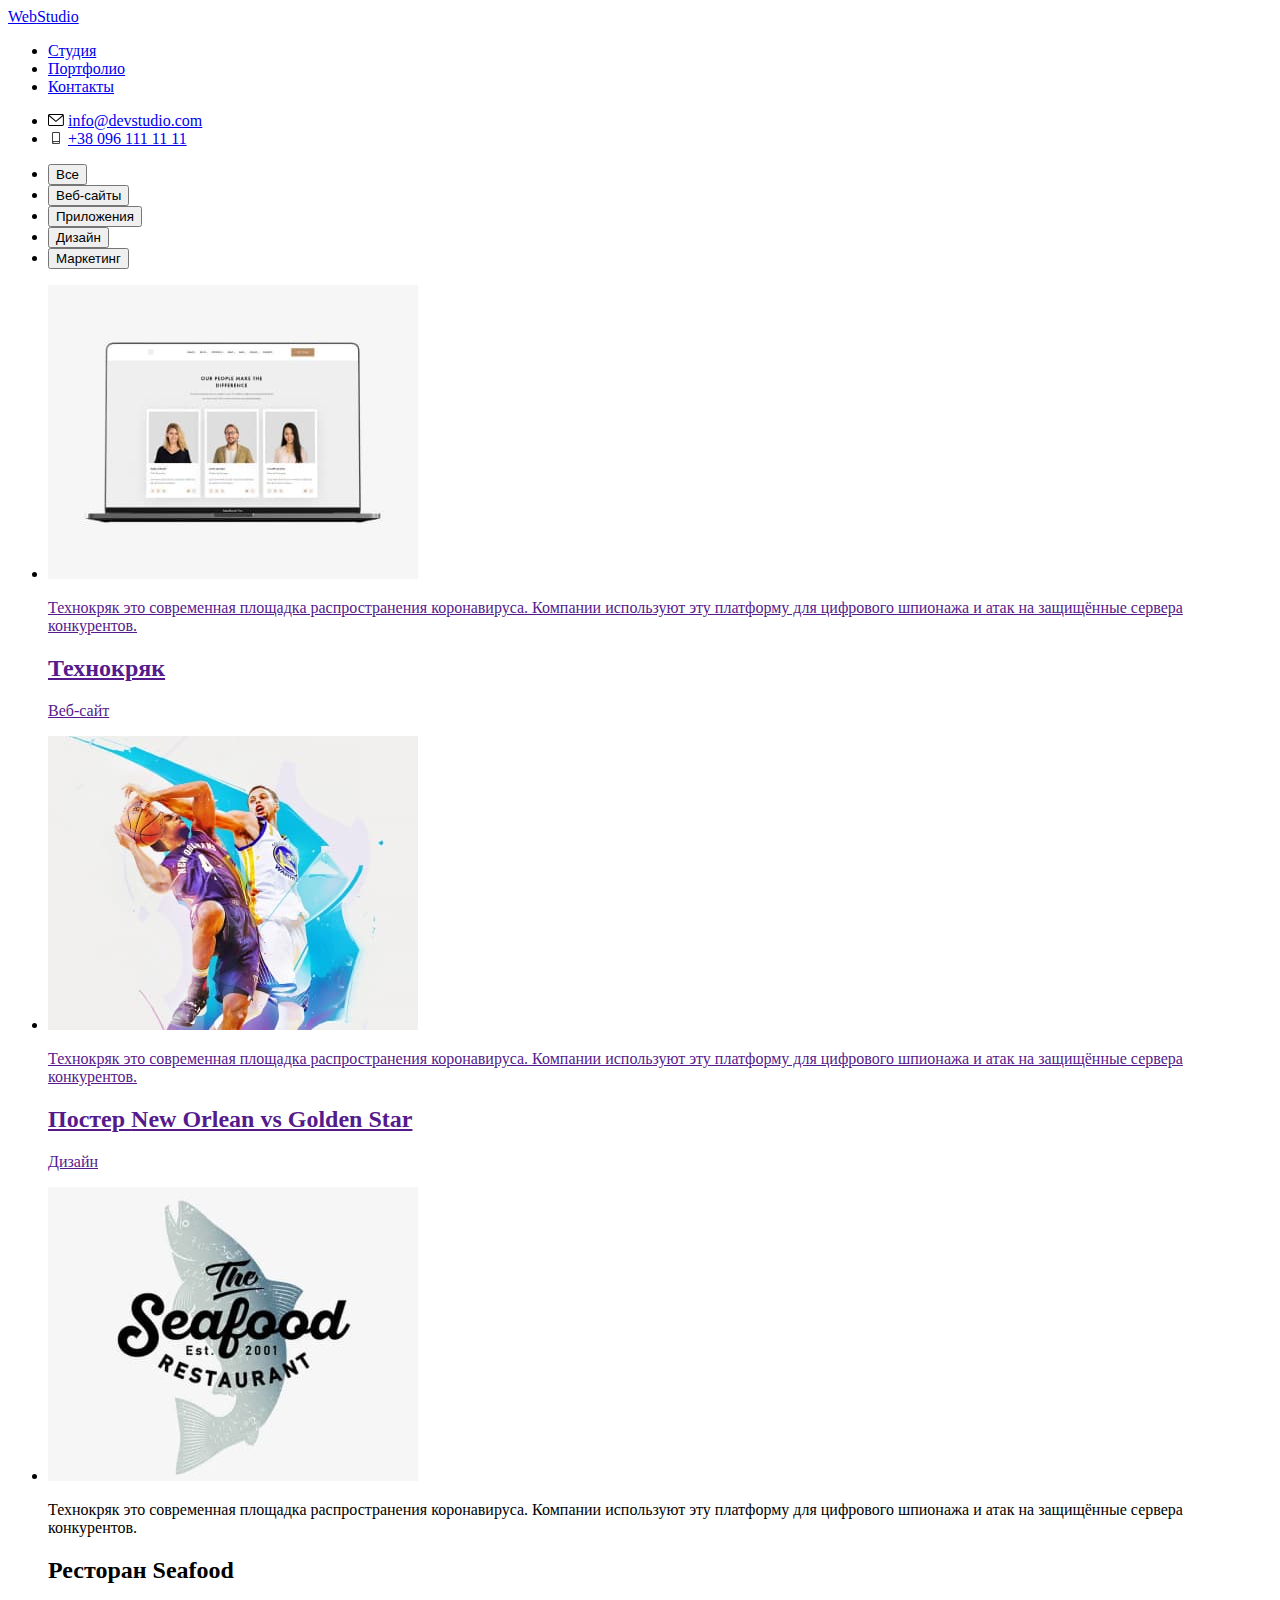
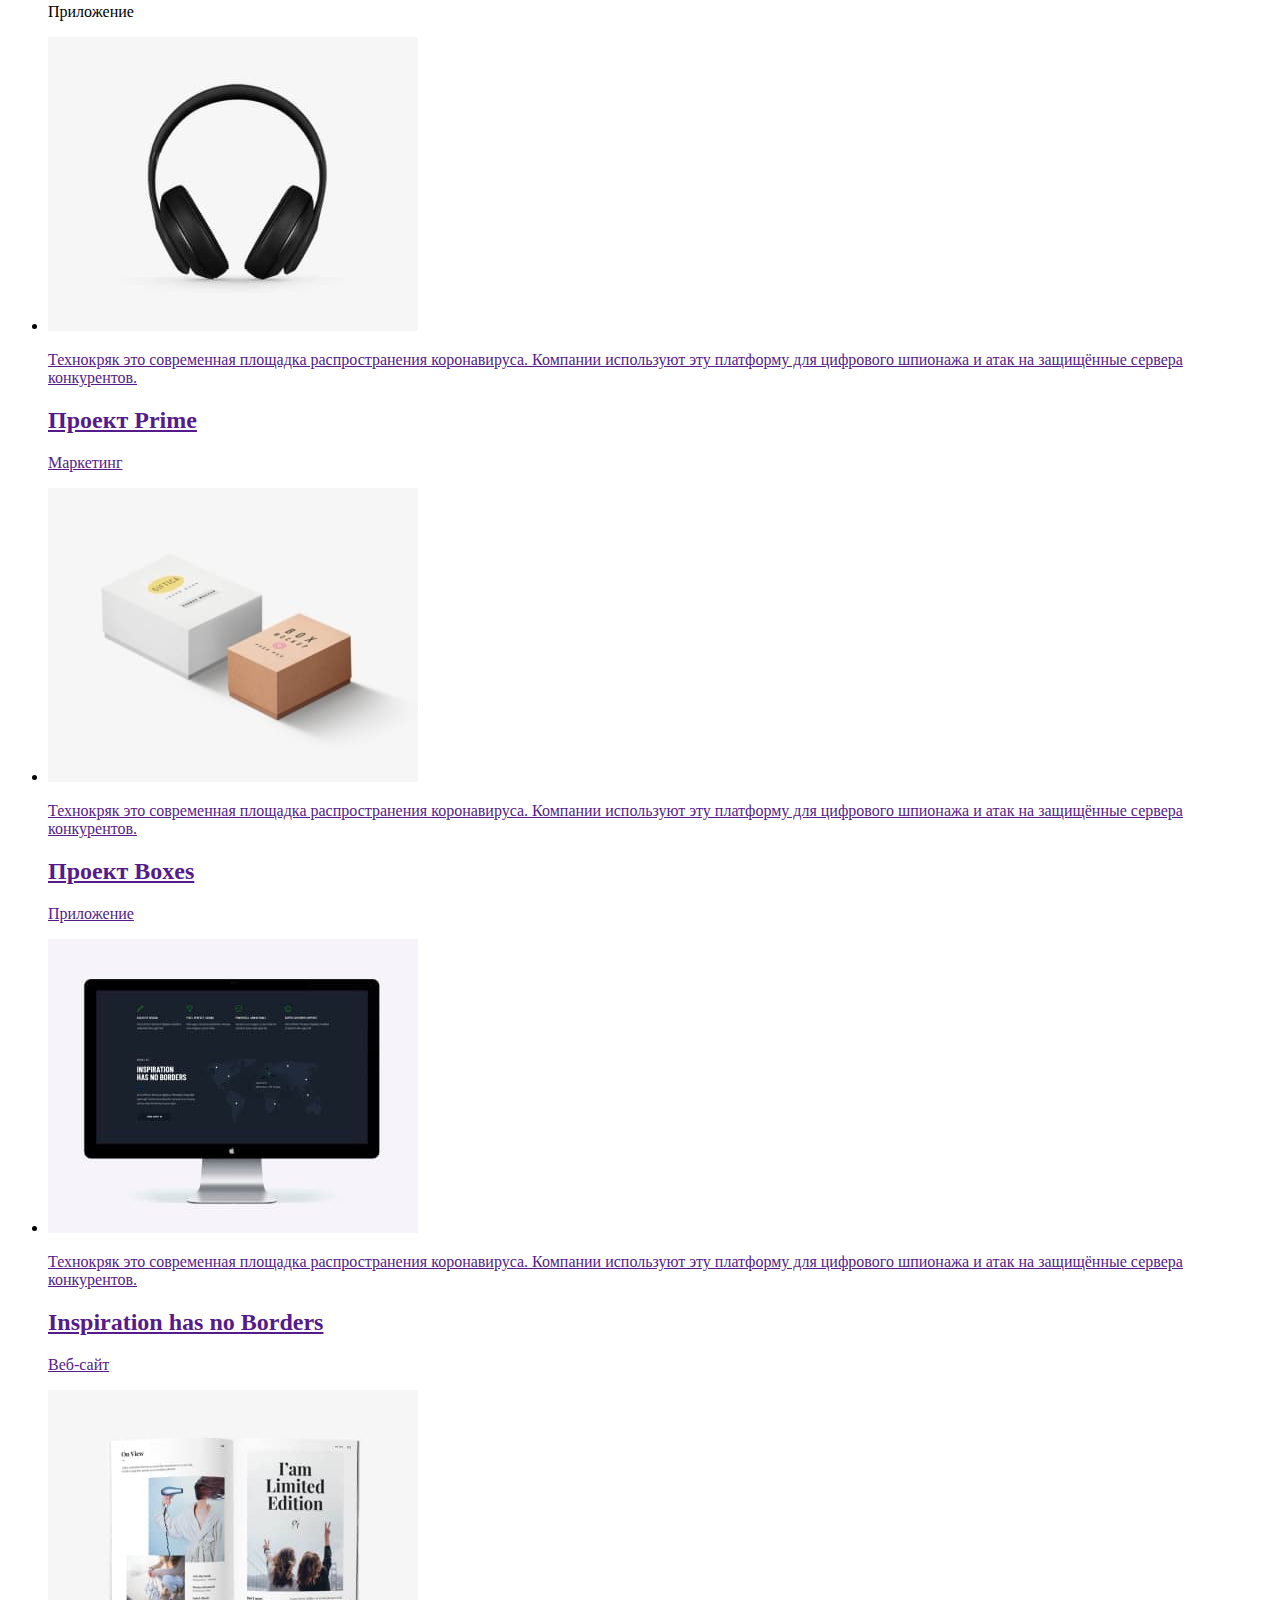
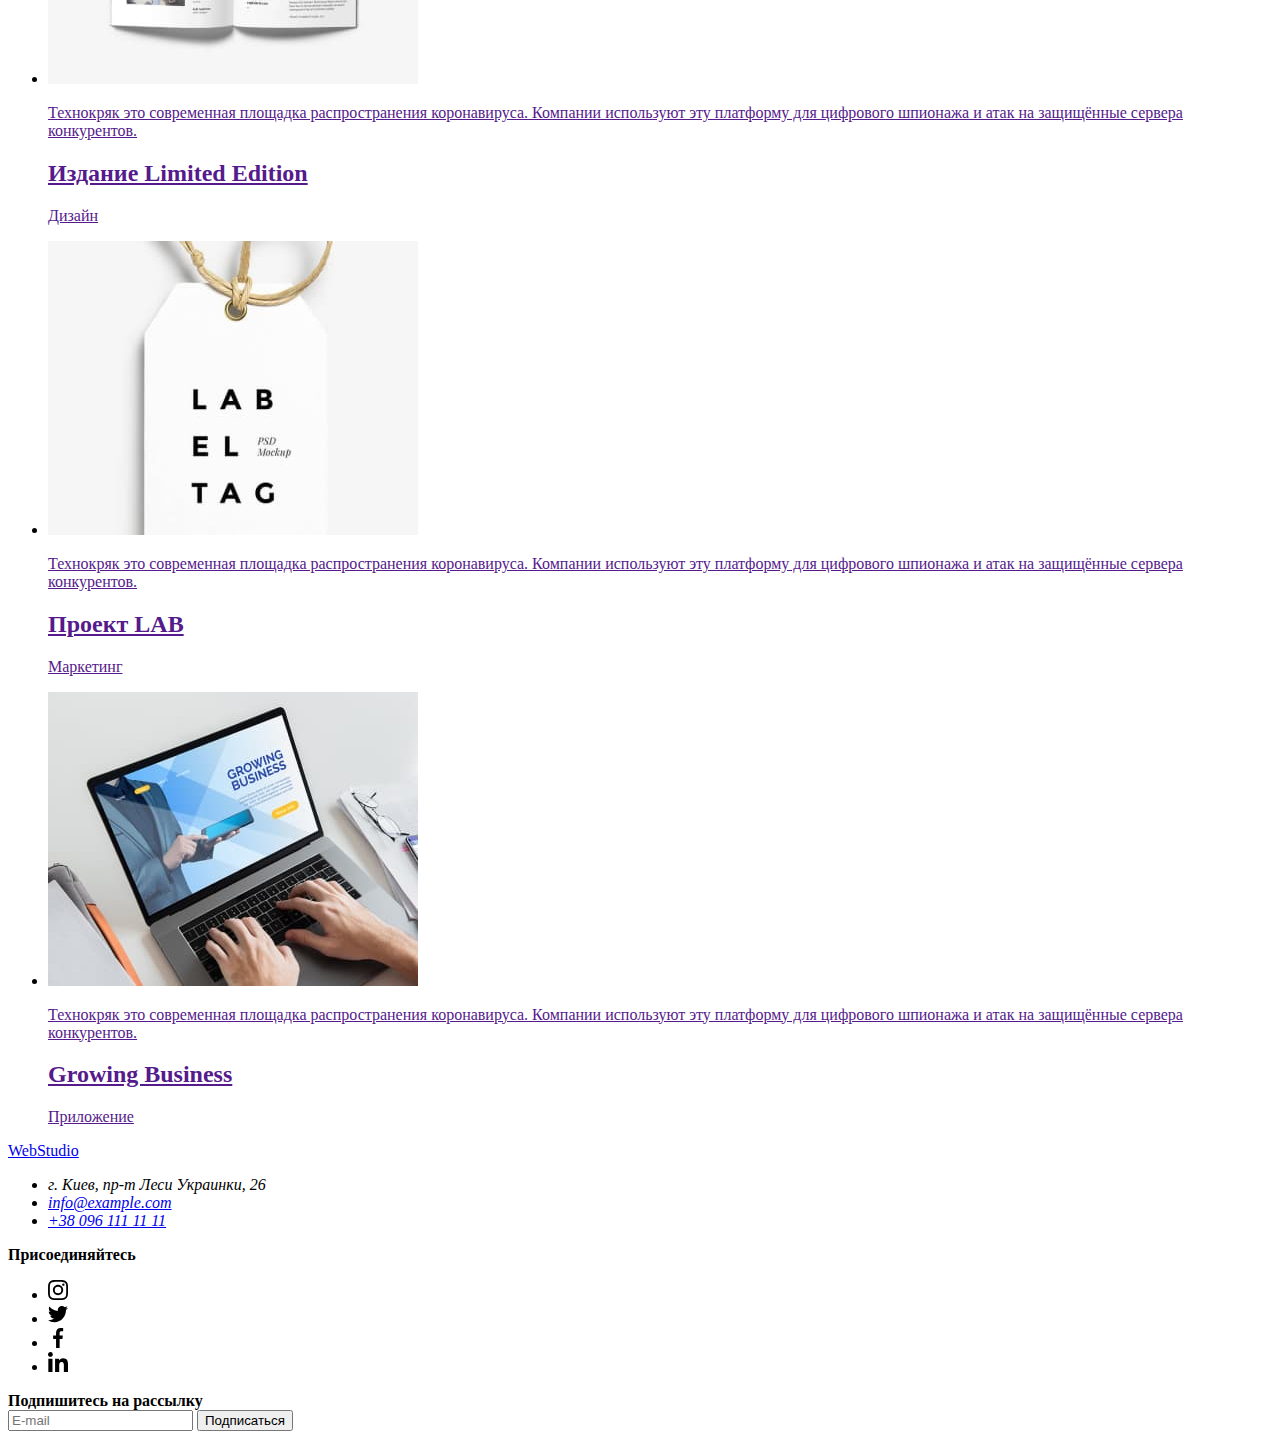
==== portfolio.html @ 7db5f639 "Adds markup" ====
<!DOCTYPE html>
<html lang="ru">
  <head>
    <meta charset="UTF-8" />
    <meta http-equiv="X-UA-Compatible" content="IE=edge" />
    <meta name="viewport" content="width=device-width, initial-scale=1.0" />
    <title>Студия</title>
    <link
      rel="stylesheet"
      href="https://cdnjs.cloudflare.com/ajax/libs/modern-normalize/1.1.0/modern-normalize.min.css"
      integrity="sha512-wpPYUAdjBVSE4KJnH1VR1HeZfpl1ub8YT/NKx4PuQ5NmX2tKuGu6U/JRp5y+Y8XG2tV+wKQpNHVUX03MfMFn9Q=="
      crossorigin="anonymous"
      referrerpolicy="no-referrer"
    />
    <link rel="preconnect" href="https://fonts.googleapis.com" />
    <link rel="preconnect" href="https://fonts.gstatic.com" crossorigin />
    <link
      href="https://fonts.googleapis.com/css2?family=Raleway:wght@700&family=Roboto:wght@400;500;700;900&display=swap"
      rel="stylesheet"
    />
    <link rel="stylesheet" href="./css/styles_1.css" />
  </head>
  <body>
    <!-- Header -->
    <header class="page-header">
      <div class="container page-header__container">
        <a href="./index.html" class="logo page-header__logo"
          ><span class="logo__text">Web</span>Studio</a
        >
        <nav class="main-nav">
          <ul class="main-nav__list">
            <li class="main-nav__item">
              <a href="./index.html" class="main-nav__link">Студия</a>
            </li>
            <li class="main-nav__item">
              <a
                href="./portfolio.html"
                class="main-nav__link main-nav__link--current"
                >Портфолио</a
              >
            </li>
            <li class="main-nav__item">
              <a href="#" class="main-nav__link">Контакты</a>
            </li>
          </ul>
        </nav>

        <ul class="contacts-list">
          <li class="contacts-list__item">
            <svg class="contacts-list__icon" width="16" height="12">
              <use class="icon" href="./images/icons.svg#envelope"></use>
            </svg>
            <a href="mailto:info@devstudio.com" class="contacts-list__link"
              >info@devstudio.com</a
            >
          </li>
          <li class="contacts-list__item">
            <svg class="contacts-list__icon" width="16" height="12">
              <use class="icon" href="./images/icons.svg#smartphone"></use>
            </svg>
            <a href="tel:+380961111111" class="contacts-list__link">+38 096 111 11 11</a            >
          </li>
        </ul>
      </div>
    </header>

    <main>
        <div class="container">
        <section class="portfolio section">
          <h1 class="portfolio-section__title" hidden>Портофлио</h1>

          <ul class="portfolio__filter">
            <li class="portfolio-filter__item">
              <button type="button" class="button-filter">Все</button>
            </li>
            <li class="portfolio-filter__item">
              <button type="button" class="button-filter">
                Веб-сайты
              </button>
            </li>
            <li class="portfolio-filter__item">
              <button type="button" class="button-filter">
                Приложения
              </button>
            </li>
            <li class="portfolio-filter__item">
              <button type="button" class="button-filter">Дизайн</button>
            </li>
            <li class="portfolio-filter__item">
              <button type="button" class="button-filter">
                Маркетинг
              </button>
            </li>
          </ul>

          <ul class="portfolio__list">

            <li class="portfolio-card">
              <a href="" class="potfolio-card__link">
                <div class="portfolio-card__thumb-wrapper">
                  <img
                    src="./images/portfolio1.jpg"
                    alt="Лаптом с открытым сайтом"
                    class="portfolio-card__image"
                  />
                  <div class="portfolio-card__overlay">
                    <p class="portfolio-card__overlay-text">
                      Технокряк это современная площадка распространения
                      коронавируса. Компании используют эту платформу для
                      цифрового шпионажа и атак на защищённые сервера
                      конкурентов.
                    </p>
                  </div>
                </div>

                <div class="portfolio-card__desc-wrapper">
                  <h2 class="portfolio-card__title">Технокряк</h2>
                  <p class="portfolio-card__description">Веб-сайт</p>
                </div>
              </a>
            </li>

            <li class="portfolio-card">
              <a href="" class="potfolio-card__link">
                <div class="portfolio-card__thumb-wrapper">
                  <img
                    src="./images/portfolio2.jpg"
                    alt="Рисунок баскетболистов за игрой"
                    width="370"
                    class="potfolio-card__image"
                  />
                  <div class="portfolio-card__overlay">
                    <p class="portfolio-card__overlay-text">
                      Технокряк это современная площадка распространения
                      коронавируса. Компании используют эту платформу для
                      цифрового шпионажа и атак на защищённые сервера
                      конкурентов.
                    </p>
                  </div>
                </div>

                <div class="portfolio-card__desc-wrapper">
                  <h2 class="portfolio-card__title">
                    Постер <span lang="en">New Orlean vs Golden Star</span>
                  </h2>
                  <p class="portfolio-card__description">Дизайн</p>
                </div>
              </a>
            </li>

            <li class="portfolio-card">
              <a href="" class="portfolio-card__link"></a>
                <div class="portfolio-card__thumb-wrapper">
                  <img
                    src="./images/portfolio3.jpg"
                    alt="Логотип ресторана Seafood"
                    width="370"
                    class="porfolio-card__image"
                  />
                  <div class="portfolio-card__overlay">
                    <p class="portfolio-card__overlay-text">
                      Технокряк это современная площадка распространения
                      коронавируса. Компании используют эту платформу для
                      цифрового шпионажа и атак на защищённые сервера
                      конкурентов.
                    </p>
                  </div>
                </div>

                <div class="portfolio-card__desc-wrapper">
                  <h2 class="portfolio-card__title">Ресторан Seafood</h2>
                  <p class="portfolio-card__description">Приложение</p>
                </div>
              </a>
            </li>

            <li class="portfolio-card">
              <a href="" class="portfolio-card__link"
                >
              <div class="portfolio-card__thumb-wrapper">
                <img src="./images/portfolio4.jpg" alt="Наушники" width="370" />
                <div class="portfolio-card__overlay">
                  <p class="portfolio-card__overlay-text">
                    Технокряк это современная площадка распространения
                    коронавируса. Компании используют эту платформу для
                    цифрового шпионажа и атак на защищённые сервера конкурентов.
                  </p>
                </div>
              </div>

              <div class="portfolio-card__desc-wrapper">
                <h2 class="portfolio-card__title">Проект Prime</h2>
                <p class="portfolio-card__description">Маркетинг</p>
              </div>
              </a>
            </li>

            <li class="portfolio-card">
              <a href="" class="portfolio-card__link"
                >
              <div class="portfolio-card__thumb-wrapper">
                <img
                  src="./images/portfolio5.jpg"
                  alt="Две коробки"
                  width="370"
                  class="potfolio-card__image"
                />
                <div class="portfolio-card__overlay">
                  <p class="portfolio-card__overlay-text">
                    Технокряк это современная площадка распространения
                    коронавируса. Компании используют эту платформу для
                    цифрового шпионажа и атак на защищённые сервера конкурентов.
                  </p>
                </div>
              </div>

              <div class="portfolio-card__desc-wrapper">
                <h2 class="portfolio-card__title">Проект Boxes</h2>
                <p class="portfolio-card__description">Приложение</p>
              </div>
              </a>
            </li>

            <li class="portfolio-card">
              <a href="" class="portfolio-card__link"
                >
              <div class="portfolio-card__thumb-wrapper">
                <img
                  src="./images/portfolio6.jpg"
                  alt="Монитор с изображением сайта на экране"
                  width="370"
                  class="portfolio-card__image"
                />
                <div class="portfolio-card__overlay">
                  <p class="portfolio-card__overlay-text">
                    Технокряк это современная площадка распространения
                    коронавируса. Компании используют эту платформу для
                    цифрового шпионажа и атак на защищённые сервера конкурентов.
                  </p>
                </div>
              </div>

              <div class="portfolio-card__desc-wrapper">
                <h2 class="portfolio-card__title">Inspiration has no Borders</h2>
                <p class="portfolio-card__description">Веб-сайт</p>
              </div>
              </a>
            </li>

            <li class="portfolio-card">
              <a href="" class="portfolio-card__link"
                >
              <div class="portfolio-card__thumb-wrapper">
                <img
                  src="./images/portfolio7.jpg"
                  alt="Открытый журнал"
                  width="370"
                  class="portfolio-card__image"
                />
                <div class="portfolio-card__overlay">
                  <p class="portfolio-card__overlay-text">
                    Технокряк это современная площадка распространения
                    коронавируса. Компании используют эту платформу для
                    цифрового шпионажа и атак на защищённые сервера конкурентов.
                  </p>
                </div>
              </div>

              <div class="portfolio-card__desc-wrapper">
                <h2 class="portfolio-card__title">Издание Limited Edition</h2>
                <p class="portfolio-card__description">Дизайн</p>
              </div>
              </a>
            </li>

            <li class="portfolio-card">
              <a href="" class="portfolio-card__link"
                >
              <div class="portfolio-card__thumb-wrapper">
                <img
                  src="./images/portfolio8.jpg"
                  alt="Бирка с надписью"
                  width="370"
                  class="portfolio-card__image"
                />
                <div class="portfolio-card__overlay">
                  <p class="portfolio-card__overlay-text">
                    Технокряк это современная площадка распространения
                    коронавируса. Компании используют эту платформу для
                    цифрового шпионажа и атак на защищённые сервера конкурентов.
                  </p>
                </div>
              </div>

              <div class="portfolio-card__desc-wrapper">
                <h2 class="portfolio-card__title">Проект LAB</h2>
                <p class="portfolio-card__description">Маркетинг</p>
              </div>
              </a>
            </li>

            <li class="portfolio-card">
              <a href="" class="portfolio-card__link"
                >
              <div class="portfolio-card__thumb-wrapper">
                <img
                  src="./images/portfolio9.jpg"
                  alt="Открытый лаптоп с работающим приложением"
                  width="370"
                  class="portfolio-card__image"
                />
                <div class="portfolio-card__overlay">
                  <p class="portfolio-card__overlay-text">
                    Технокряк это современная площадка распространения
                    коронавируса. Компании используют эту платформу для
                    цифрового шпионажа и атак на защищённые сервера конкурентов.
                  </p>
                </div>
              </div>

              <div class="portfolio-card__desc-wrapper">
                <h2 class="portfolio-card__title">Growing Business</h2>
                <p class="portfolio-card__description">Приложение</p>
              </div>
              </a>
            </li>

          </ul>
        </section>
        </div>
    </main>

    <!-- Footer -->
    <footer class="footer">
      <div class="container footer__container">
        <div class="address-wrapper">
          <a href="./index.html" class="logo footer__logo"
            ><span class="logo__text">Web</span>Studio</a
          >
          <address class="address">
            <ul class="address__list">
              <li class="address__item">г. Киев, пр-т Леси Украинки, 26</li>
              <li class="address__item">
                <a href="mailto:info@example.com" class="">info@example.com</a>
              </li>
              <li class="address__item">
                <a href="tel:+380961111111" class="">+38 096 111 11 11</a>
              </li>
            </ul>
          </address>
        </div>
        <div class="footer-social">
          <b class="footer-social__title">Присоединяйтесь</b>
          <ul class="social__list social__list--white">
            <li class="social__item">
              <a href="" class="social__link" aria-label="Ссылка на инстаграм">
                <svg class="social__icon" width="20" height="20">
                  <use class="icon" href="./images/icons.svg#instagram"></use>
                </svg>
              </a>
            </li>
            <li class="social__item">
              <a href="" class="social__link" aria-label="Ссылка на твиттер">
                <svg class="social__icon" width="20" height="20">
                  <use class="icon" href="./images/icons.svg#twitter"></use>
                </svg>
              </a>
            </li>
            <li class="social__item">
              <a href="" class="social__link" aria-label="Ссылка на фейсбук">
                <svg class="social__icon" width="20" height="20">
                  <use class="icon" href="./images/icons.svg#facebook"></use>
                </svg>
              </a>
            </li>
            <li class="social__item">
              <a href="" class="social__link" aria-label="Ссылка на линкедин">
                <svg class="social__icon" width="20" height="20">
                  <use class="icon" href="./images/icons.svg#linkedin"></use>
                </svg>
              </a>
            </li>
          </ul>
        </div>

        <div class="footer-subscription">
          <form action="" class="subscription-form">
            <label for="email-subscription-field">
              <b class="subscription-form__title">Подпишитесь на рассылку</b>
            </label>
            <div
              class="subscription-form__groupField"
              role="group"
              aria-labelledby="subscription-details"
            >
              <input
                type="email"
                name="email"
                id="email-subscription-field"
                placeholder="E-mail"
                class="subscription-form__input"
              />
              <button type="submit" class="button subscription-form__button">
                Подписаться
              </button>
            </div>
          </form>
        </div>
      </div>
    </footer>
  </body>
</html>
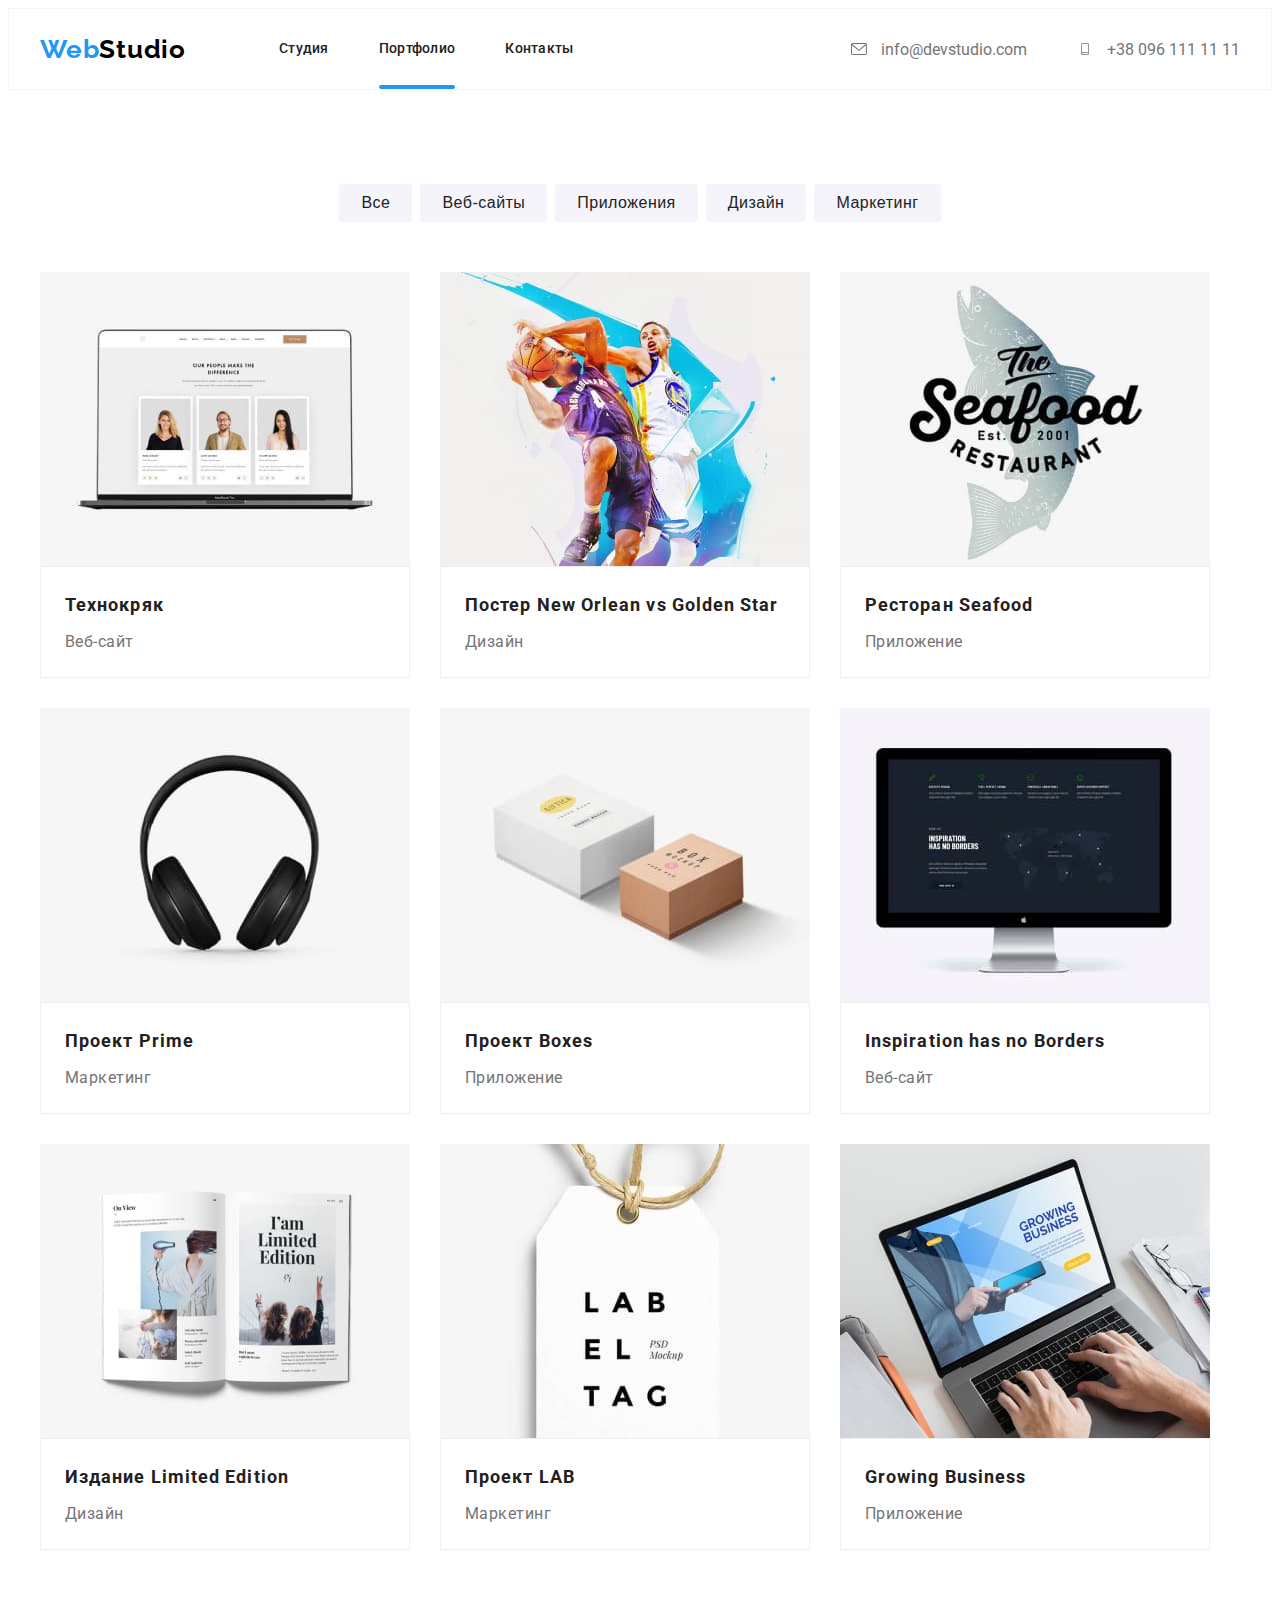
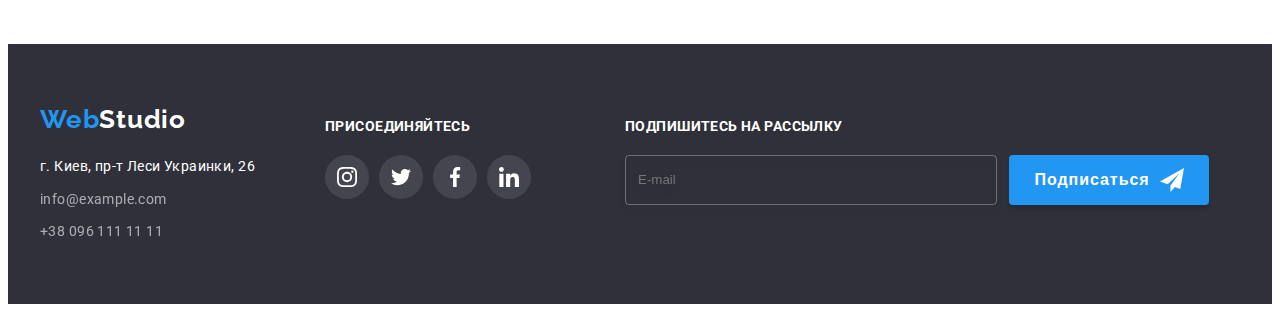
==== commit 151e8cf1: "Adds SASS styles" ====
--- a/portfolio.html
+++ b/portfolio.html
@@ -18,7 +18,7 @@
       href="https://fonts.googleapis.com/css2?family=Raleway:wght@700&family=Roboto:wght@400;500;700;900&display=swap"
       rel="stylesheet"
     />
-    <link rel="stylesheet" href="./css/styles_1.css" />
+    <link rel="stylesheet" href="./css/main.min.css" />
   </head>
   <body>
     <!-- Header -->
@@ -58,45 +58,40 @@
             <svg class="contacts-list__icon" width="16" height="12">
               <use class="icon" href="./images/icons.svg#smartphone"></use>
             </svg>
-            <a href="tel:+380961111111" class="contacts-list__link">+38 096 111 11 11</a            >
+            <a href="tel:+380961111111" class="contacts-list__link"
+              >+38 096 111 11 11</a
+            >
           </li>
         </ul>
       </div>
     </header>
 
     <main>
-        <div class="container">
+      <div class="container">
         <section class="portfolio section">
-          <h1 class="portfolio-section__title" hidden>Портофлио</h1>
+          <h1 class="portfolio-section__title visually-hidden">Портофлио</h1>
 
           <ul class="portfolio__filter">
-            <li class="portfolio-filter__item">
+            <li class="portfolio__filter-item">
               <button type="button" class="button-filter">Все</button>
             </li>
-            <li class="portfolio-filter__item">
-              <button type="button" class="button-filter">
-                Веб-сайты
-              </button>
-            </li>
-            <li class="portfolio-filter__item">
-              <button type="button" class="button-filter">
-                Приложения
-              </button>
-            </li>
-            <li class="portfolio-filter__item">
+            <li class="portfolio__filter-item">
+              <button type="button" class="button-filter">Веб-сайты</button>
+            </li>
+            <li class="portfolio__filter-item">
+              <button type="button" class="button-filter">Приложения</button>
+            </li>
+            <li class="portfolio__filter-item">
               <button type="button" class="button-filter">Дизайн</button>
             </li>
-            <li class="portfolio-filter__item">
-              <button type="button" class="button-filter">
-                Маркетинг
-              </button>
+            <li class="portfolio__filter-item">
+              <button type="button" class="button-filter">Маркетинг</button>
             </li>
           </ul>
 
           <ul class="portfolio__list">
-
-            <li class="portfolio-card">
-              <a href="" class="potfolio-card__link">
+            <li class="portfolio-card">
+              <a href="" class="portfolio-card__link">
                 <div class="portfolio-card__thumb-wrapper">
                   <img
                     src="./images/portfolio1.jpg"
@@ -121,13 +116,13 @@
             </li>
 
             <li class="portfolio-card">
-              <a href="" class="potfolio-card__link">
+              <a href="" class="portfolio-card__link">
                 <div class="portfolio-card__thumb-wrapper">
                   <img
                     src="./images/portfolio2.jpg"
                     alt="Рисунок баскетболистов за игрой"
                     width="370"
-                    class="potfolio-card__image"
+                    class="portfolio-card__image"
                   />
                   <div class="portfolio-card__overlay">
                     <p class="portfolio-card__overlay-text">
@@ -149,13 +144,13 @@
             </li>
 
             <li class="portfolio-card">
-              <a href="" class="portfolio-card__link"></a>
+              <a href="" class="portfolio-card__link">
                 <div class="portfolio-card__thumb-wrapper">
                   <img
                     src="./images/portfolio3.jpg"
                     alt="Логотип ресторана Seafood"
                     width="370"
-                    class="porfolio-card__image"
+                    class="portfolio-card__image"
                   />
                   <div class="portfolio-card__overlay">
                     <p class="portfolio-card__overlay-text">
@@ -175,159 +170,164 @@
             </li>
 
             <li class="portfolio-card">
-              <a href="" class="portfolio-card__link"
-                >
-              <div class="portfolio-card__thumb-wrapper">
-                <img src="./images/portfolio4.jpg" alt="Наушники" width="370" />
-                <div class="portfolio-card__overlay">
-                  <p class="portfolio-card__overlay-text">
-                    Технокряк это современная площадка распространения
-                    коронавируса. Компании используют эту платформу для
-                    цифрового шпионажа и атак на защищённые сервера конкурентов.
-                  </p>
-                </div>
-              </div>
-
-              <div class="portfolio-card__desc-wrapper">
-                <h2 class="portfolio-card__title">Проект Prime</h2>
-                <p class="portfolio-card__description">Маркетинг</p>
-              </div>
-              </a>
-            </li>
-
-            <li class="portfolio-card">
-              <a href="" class="portfolio-card__link"
-                >
-              <div class="portfolio-card__thumb-wrapper">
-                <img
-                  src="./images/portfolio5.jpg"
-                  alt="Две коробки"
-                  width="370"
-                  class="potfolio-card__image"
-                />
-                <div class="portfolio-card__overlay">
-                  <p class="portfolio-card__overlay-text">
-                    Технокряк это современная площадка распространения
-                    коронавируса. Компании используют эту платформу для
-                    цифрового шпионажа и атак на защищённые сервера конкурентов.
-                  </p>
-                </div>
-              </div>
-
-              <div class="portfolio-card__desc-wrapper">
-                <h2 class="portfolio-card__title">Проект Boxes</h2>
-                <p class="portfolio-card__description">Приложение</p>
-              </div>
-              </a>
-            </li>
-
-            <li class="portfolio-card">
-              <a href="" class="portfolio-card__link"
-                >
-              <div class="portfolio-card__thumb-wrapper">
-                <img
-                  src="./images/portfolio6.jpg"
-                  alt="Монитор с изображением сайта на экране"
-                  width="370"
-                  class="portfolio-card__image"
-                />
-                <div class="portfolio-card__overlay">
-                  <p class="portfolio-card__overlay-text">
-                    Технокряк это современная площадка распространения
-                    коронавируса. Компании используют эту платформу для
-                    цифрового шпионажа и атак на защищённые сервера конкурентов.
-                  </p>
-                </div>
-              </div>
-
-              <div class="portfolio-card__desc-wrapper">
-                <h2 class="portfolio-card__title">Inspiration has no Borders</h2>
-                <p class="portfolio-card__description">Веб-сайт</p>
-              </div>
-              </a>
-            </li>
-
-            <li class="portfolio-card">
-              <a href="" class="portfolio-card__link"
-                >
-              <div class="portfolio-card__thumb-wrapper">
-                <img
-                  src="./images/portfolio7.jpg"
-                  alt="Открытый журнал"
-                  width="370"
-                  class="portfolio-card__image"
-                />
-                <div class="portfolio-card__overlay">
-                  <p class="portfolio-card__overlay-text">
-                    Технокряк это современная площадка распространения
-                    коронавируса. Компании используют эту платформу для
-                    цифрового шпионажа и атак на защищённые сервера конкурентов.
-                  </p>
-                </div>
-              </div>
-
-              <div class="portfolio-card__desc-wrapper">
-                <h2 class="portfolio-card__title">Издание Limited Edition</h2>
-                <p class="portfolio-card__description">Дизайн</p>
-              </div>
-              </a>
-            </li>
-
-            <li class="portfolio-card">
-              <a href="" class="portfolio-card__link"
-                >
-              <div class="portfolio-card__thumb-wrapper">
-                <img
-                  src="./images/portfolio8.jpg"
-                  alt="Бирка с надписью"
-                  width="370"
-                  class="portfolio-card__image"
-                />
-                <div class="portfolio-card__overlay">
-                  <p class="portfolio-card__overlay-text">
-                    Технокряк это современная площадка распространения
-                    коронавируса. Компании используют эту платформу для
-                    цифрового шпионажа и атак на защищённые сервера конкурентов.
-                  </p>
-                </div>
-              </div>
-
-              <div class="portfolio-card__desc-wrapper">
-                <h2 class="portfolio-card__title">Проект LAB</h2>
-                <p class="portfolio-card__description">Маркетинг</p>
-              </div>
-              </a>
-            </li>
-
-            <li class="portfolio-card">
-              <a href="" class="portfolio-card__link"
-                >
-              <div class="portfolio-card__thumb-wrapper">
-                <img
-                  src="./images/portfolio9.jpg"
-                  alt="Открытый лаптоп с работающим приложением"
-                  width="370"
-                  class="portfolio-card__image"
-                />
-                <div class="portfolio-card__overlay">
-                  <p class="portfolio-card__overlay-text">
-                    Технокряк это современная площадка распространения
-                    коронавируса. Компании используют эту платформу для
-                    цифрового шпионажа и атак на защищённые сервера конкурентов.
-                  </p>
-                </div>
-              </div>
-
-              <div class="portfolio-card__desc-wrapper">
-                <h2 class="portfolio-card__title">Growing Business</h2>
-                <p class="portfolio-card__description">Приложение</p>
-              </div>
-              </a>
-            </li>
-
+              <a href="" class="portfolio-card__link">
+                <div class="portfolio-card__thumb-wrapper">
+                  <img
+                    src="./images/portfolio4.jpg"
+                    alt="Наушники"
+                    width="370"
+                  />
+                  <div class="portfolio-card__overlay">
+                    <p class="portfolio-card__overlay-text">
+                      Технокряк это современная площадка распространения
+                      коронавируса. Компании используют эту платформу для
+                      цифрового шпионажа и атак на защищённые сервера
+                      конкурентов.
+                    </p>
+                  </div>
+                </div>
+
+                <div class="portfolio-card__desc-wrapper">
+                  <h2 class="portfolio-card__title">Проект Prime</h2>
+                  <p class="portfolio-card__description">Маркетинг</p>
+                </div>
+              </a>
+            </li>
+
+            <li class="portfolio-card">
+              <a href="" class="portfolio-card__link">
+                <div class="portfolio-card__thumb-wrapper">
+                  <img
+                    src="./images/portfolio5.jpg"
+                    alt="Две коробки"
+                    width="370"
+                    class="potfolio-card__image"
+                  />
+                  <div class="portfolio-card__overlay">
+                    <p class="portfolio-card__overlay-text">
+                      Технокряк это современная площадка распространения
+                      коронавируса. Компании используют эту платформу для
+                      цифрового шпионажа и атак на защищённые сервера
+                      конкурентов.
+                    </p>
+                  </div>
+                </div>
+
+                <div class="portfolio-card__desc-wrapper">
+                  <h2 class="portfolio-card__title">Проект Boxes</h2>
+                  <p class="portfolio-card__description">Приложение</p>
+                </div>
+              </a>
+            </li>
+
+            <li class="portfolio-card">
+              <a href="" class="portfolio-card__link">
+                <div class="portfolio-card__thumb-wrapper">
+                  <img
+                    src="./images/portfolio6.jpg"
+                    alt="Монитор с изображением сайта на экране"
+                    width="370"
+                    class="portfolio-card__image"
+                  />
+                  <div class="portfolio-card__overlay">
+                    <p class="portfolio-card__overlay-text">
+                      Технокряк это современная площадка распространения
+                      коронавируса. Компании используют эту платформу для
+                      цифрового шпионажа и атак на защищённые сервера
+                      конкурентов.
+                    </p>
+                  </div>
+                </div>
+
+                <div class="portfolio-card__desc-wrapper">
+                  <h2 class="portfolio-card__title">
+                    Inspiration has no Borders
+                  </h2>
+                  <p class="portfolio-card__description">Веб-сайт</p>
+                </div>
+              </a>
+            </li>
+
+            <li class="portfolio-card">
+              <a href="" class="portfolio-card__link">
+                <div class="portfolio-card__thumb-wrapper">
+                  <img
+                    src="./images/portfolio7.jpg"
+                    alt="Открытый журнал"
+                    width="370"
+                    class="portfolio-card__image"
+                  />
+                  <div class="portfolio-card__overlay">
+                    <p class="portfolio-card__overlay-text">
+                      Технокряк это современная площадка распространения
+                      коронавируса. Компании используют эту платформу для
+                      цифрового шпионажа и атак на защищённые сервера
+                      конкурентов.
+                    </p>
+                  </div>
+                </div>
+
+                <div class="portfolio-card__desc-wrapper">
+                  <h2 class="portfolio-card__title">Издание Limited Edition</h2>
+                  <p class="portfolio-card__description">Дизайн</p>
+                </div>
+              </a>
+            </li>
+
+            <li class="portfolio-card">
+              <a href="" class="portfolio-card__link">
+                <div class="portfolio-card__thumb-wrapper">
+                  <img
+                    src="./images/portfolio8.jpg"
+                    alt="Бирка с надписью"
+                    width="370"
+                    class="portfolio-card__image"
+                  />
+                  <div class="portfolio-card__overlay">
+                    <p class="portfolio-card__overlay-text">
+                      Технокряк это современная площадка распространения
+                      коронавируса. Компании используют эту платформу для
+                      цифрового шпионажа и атак на защищённые сервера
+                      конкурентов.
+                    </p>
+                  </div>
+                </div>
+
+                <div class="portfolio-card__desc-wrapper">
+                  <h2 class="portfolio-card__title">Проект LAB</h2>
+                  <p class="portfolio-card__description">Маркетинг</p>
+                </div>
+              </a>
+            </li>
+
+            <li class="portfolio-card">
+              <a href="" class="portfolio-card__link">
+                <div class="portfolio-card__thumb-wrapper">
+                  <img
+                    src="./images/portfolio9.jpg"
+                    alt="Открытый лаптоп с работающим приложением"
+                    width="370"
+                    class="portfolio-card__image"
+                  />
+                  <div class="portfolio-card__overlay">
+                    <p class="portfolio-card__overlay-text">
+                      Технокряк это современная площадка распространения
+                      коронавируса. Компании используют эту платформу для
+                      цифрового шпионажа и атак на защищённые сервера
+                      конкурентов.
+                    </p>
+                  </div>
+                </div>
+
+                <div class="portfolio-card__desc-wrapper">
+                  <h2 class="portfolio-card__title">Growing Business</h2>
+                  <p class="portfolio-card__description">Приложение</p>
+                </div>
+              </a>
+            </li>
           </ul>
         </section>
-        </div>
+      </div>
     </main>
 
     <!-- Footer -->
@@ -341,41 +341,61 @@
             <ul class="address__list">
               <li class="address__item">г. Киев, пр-т Леси Украинки, 26</li>
               <li class="address__item">
-                <a href="mailto:info@example.com" class="">info@example.com</a>
+                <a href="mailto:info@example.com" class="address__link"
+                  >info@example.com</a
+                >
               </li>
               <li class="address__item">
-                <a href="tel:+380961111111" class="">+38 096 111 11 11</a>
+                <a href="tel:+380961111111" class="address__link"
+                  >+38 096 111 11 11</a
+                >
               </li>
             </ul>
           </address>
         </div>
         <div class="footer-social">
           <b class="footer-social__title">Присоединяйтесь</b>
-          <ul class="social__list social__list--white">
-            <li class="social__item">
-              <a href="" class="social__link" aria-label="Ссылка на инстаграм">
-                <svg class="social__icon" width="20" height="20">
+          <ul class="social-list social-list--white">
+            <li class="social-list__item">
+              <a
+                href=""
+                class="social-list__link"
+                aria-label="Ссылка на инстаграм"
+              >
+                <svg class="social-list__icon" width="20" height="20">
                   <use class="icon" href="./images/icons.svg#instagram"></use>
                 </svg>
               </a>
             </li>
-            <li class="social__item">
-              <a href="" class="social__link" aria-label="Ссылка на твиттер">
-                <svg class="social__icon" width="20" height="20">
+            <li class="social-list__item">
+              <a
+                href=""
+                class="social-list__link"
+                aria-label="Ссылка на твиттер"
+              >
+                <svg class="social-list__icon" width="20" height="20">
                   <use class="icon" href="./images/icons.svg#twitter"></use>
                 </svg>
               </a>
             </li>
-            <li class="social__item">
-              <a href="" class="social__link" aria-label="Ссылка на фейсбук">
-                <svg class="social__icon" width="20" height="20">
+            <li class="social-list__item">
+              <a
+                href=""
+                class="social-list__link"
+                aria-label="Ссылка на фейсбук"
+              >
+                <svg class="social-list__icon" width="20" height="20">
                   <use class="icon" href="./images/icons.svg#facebook"></use>
                 </svg>
               </a>
             </li>
-            <li class="social__item">
-              <a href="" class="social__link" aria-label="Ссылка на линкедин">
-                <svg class="social__icon" width="20" height="20">
+            <li class="social-list__item">
+              <a
+                href=""
+                class="social-list__link"
+                aria-label="Ссылка на линкедин"
+              >
+                <svg class="social-list__icon" width="20" height="20">
                   <use class="icon" href="./images/icons.svg#linkedin"></use>
                 </svg>
               </a>
@@ -383,7 +403,7 @@
           </ul>
         </div>
 
-        <div class="footer-subscription">
+        <div class="footer__subscription">
           <form action="" class="subscription-form">
             <label for="email-subscription-field">
               <b class="subscription-form__title">Подпишитесь на рассылку</b>
--- a/css/main.min.css
+++ b/css/main.min.css
@@ -0,0 +1,2 @@
+.visually-hidden{position:absolute;white-space:nowrap;width:1px;height:1px;overflow:hidden;border:0;padding:0;clip:rect(0 0 0 0);clip-path:inset(50%);margin:-1px}.main-nav__list,.contacts-list,.advantages__list,.about__list,.social-list,.team-card,.clients__list,.address__list,.portfolio__filter,.portfolio__list{list-style:none;margin:0;padding:0}.logo,.main-nav__link,.contacts-list__link,.social-list__link,.address__link,.portfolio-card__link{color:unset;display:inline-block;text-decoration:none}.main-nav__link{font-weight:500;font-size:14px;line-height:1.14;letter-spacing:0.02em}.advantages,.about,.team,.clients,.portfolio{padding:94px 0}.about__title,.team__title,.clients__title{color:#212121;font-weight:700;font-size:36px;line-height:1.17;letter-spacing:0.03em;text-align:center}.footer-social__title,.subscription-form__title{color:#fff;font-weight:700;font-size:14px;line-height:1.14;letter-spacing:0.03em;text-transform:uppercase}*:focus{outline:none}body{background-color:#fff;color:#757575;font-family:"Roboto",sans-serif}p,h1,h2,h3,h4,h5,h6{margin:0}img{display:block;max-width:100%;height:auto}button{color:unset;border:unset;cursor:pointer}.container{width:1200px;padding-right:15px;padding-left:15px;margin:0 auto}.button{display:flex;justify-content:center;align-items:center;width:200px;height:50px;border:unset;box-shadow:0px 4px 4px rgba(0,0,0,0.15);border-radius:4px;background-color:#2196F3;color:#fff;cursor:pointer;transition:background-color 250ms cubic-bezier(0.4, 0, 0.2, 1);font-weight:bold;font-size:16px;line-height:1.87;letter-spacing:0.06em}.page-header{border:1px solid #F5F4FA}.page-header__container{display:flex;height:80px;align-items:center}.logo{font-family:'Raleway', sans-serif;font-weight:700;font-size:26px;line-height:1.19;letter-spacing:0.03em}.logo__text{color:#2196F3}.logo.page-header__logo{color:#000}.main-nav{margin-left:93px}.main-nav__list{display:flex}.main-nav__link{position:relative;padding:32px 0;color:#212121;transition:color 250ms cubic-bezier(0.4, 0, 0.2, 1)}.main-nav__link--current::after{position:absolute;bottom:0;left:0;content:"";width:100%;height:4px;border-radius:2px;background:#2196F3}.main-nav__link:hover,.main-nav__link:focus{color:#2196F3}.main-nav__item:not(:last-child){margin-right:50px}.contacts-list{display:flex;margin-left:auto}.contacts-list__item:not(:last-child){margin-right:50px}.contacts-list__link{padding:32px 0;color:#757575;transition:color 250ms cubic-bezier(0.4, 0, 0.2, 1)}.contacts-list :hover,.contacts-list :focus{color:#2196F3}.contacts-list__icon{margin-right:10px;fill:currentColor}.hero{padding-top:200px;height:600px;max-width:1600px;margin:0 auto;background:linear-gradient(rgba(47,48,58,0.4), rgba(47,48,58,0.4)),url("../images/hero_image.jpg");background-size:cover;text-align:center}.hero__title{margin-top:0;margin-bottom:30px;margin-right:auto;margin-left:auto;width:696px;color:#fff;font-weight:900;font-size:44px;line-height:1.36;letter-spacing:0.06em;text-transform:uppercase}.hero__button{margin:auto}.hero__button:focus,.hero__button:hover{background-color:#188CE8}.advantages{padding-bottom:0}.advantages__title{color:#212121}.advantages__list{display:flex;justify-content:space-between}.advantages__item{width:270px}.advantages__icon-wrapper{display:flex;align-items:center;width:270px;height:120px;margin-bottom:30px;background:#F5F4FA}.advantages__icon{margin:auto}.advantages__secondary-title{margin-bottom:10px;font-weight:700;font-size:14px;line-height:1.14;letter-spacing:0.03em;text-transform:uppercase;color:#212121}.advantages__description{font-weight:400;font-size:14px;line-height:1.71;letter-spacing:0.03em}.about__title{margin-bottom:94px}.about__list{display:flex;justify-content:space-between}.about__item{position:relative}.about__description{position:absolute;bottom:0;display:flex;align-items:center;justify-content:center;width:100%;height:70px;color:#fff;background:rgba(47,48,58,0.8)}.social-list{display:flex;margin-top:20px}.social-list--white{color:#fff}.social-list--grey{color:#afb1b8;justify-content:center}.social-list__item:not(:last-child){margin-right:10px}.social-list__item{width:44px;height:44px}.social-list__item :hover,.social-list__item :focus{background:#188CE8}.social-list__item:focus .social-list__icon--grey,.social-list__item:hover .social-list__icon--grey{fill:#fff}.social-list__link{display:inline-flex;justify-content:center;align-items:center;width:100%;height:100%;border-radius:50%;background-color:rgba(255,255,255,0.1);transition:background-color 250ms cubic-bezier(0.4, 0, 0.2, 1),color 250ms cubic-bezier(0.4, 0, 0.2, 1)}.social-list__icon{fill:currentColor;transition:fill 250ms cubic-bezier(0.4, 0, 0.2, 1)}.team-card{width:270px;background-color:#fff;box-shadow:0px 1px 3px rgba(0,0,0,0.12),0px 1px 1px rgba(0,0,0,0.14),0px 2px 1px rgba(0,0,0,0.2);border-radius:0px 0px 4px 4px}.team-card__img{display:block}.team-card__info{padding:30px 0}.team-card__title,.team-card__position{font-weight:500;font-size:16px;line-height:1.19;text-align:center;letter-spacing:0.03em;color:#212121}.team-card__position{margin-top:10px;font-weight:normal;color:#757575}.team{background-color:#F5F4FA}.team__title{margin-bottom:50px}.team__list{display:flex;justify-content:space-between}.clients__title{margin-bottom:50px}.clients__list{display:flex;justify-content:space-between}.clients__icon{width:106px;height:60px;fill:currentColor}.clients__link{display:inline-flex;justify-content:center;align-items:center;width:170px;height:92px;color:#afb1b8;background-repeat:no-repeat;background-position:center;transition:fill 250ms cubic-bezier(0.4, 0, 0.2, 1),border-color 250ms cubic-bezier(0.4, 0, 0.2, 1),color 250ms cubic-bezier(0.4, 0, 0.2, 1);border:1px solid #afb1b8;border-radius:4px}.clients__link:hover,.clients__link:focus{border-color:#2196F3;color:#2196F3;fill:#2196F3}.footer{padding:60px 0;background-color:#2F303A}.footer__container{display:flex}.footer__logo{display:inline-block;margin-bottom:20px;color:#fff}.footer__subscription{margin-left:94px;padding-top:12px}.address{color:#fff;font-style:normal;font-weight:400;font-size:14px;line-height:1.71;letter-spacing:0.03em}.address__link{color:inherit;opacity:0.6}.address__item:not(:last-child){margin-bottom:9px}.footer-social{margin-left:70px;padding-top:12px}.subscription-form__groupField{display:flex;margin-top:20px}.subscription-form__input{width:358px;padding:15px 0 15px 12px;margin-right:12px;background-color:transparent;border:1px solid rgba(255,255,255,0.3);color:currentColor;filter:drop-shadow(0px 4px 4px rgba(0,0,0,0.15));border-radius:4px}.subscription-form__button::after{content:"";margin-left:10px;width:24px;height:24px;background-image:url("../images/icon_send.svg");background-repeat:no-repeat;background-size:contain}.backdrop{position:fixed;top:0;left:0;width:100%;height:100%;background:rgba(0,0,0,0.2);transition:opacity 250ms cubic-bezier(0.4, 0, 0.2, 1)}.backdrop--is-hidden{opacity:0;pointer-events:none}.btn-close{position:absolute;top:8px;right:8px;display:inline-block;align-items:center;border:unset;background:transparent;width:30px;height:30px;border-radius:50%;border:1px solid #0000001A}.btn-close__icon{margin-left:1px;fill:#000000;transition:fill 250ms cubic-bezier(0.4, 0, 0.2, 1)}.btn-close:hover .btn-close__icon{fill:#2196F3}.modal{position:absolute;top:50%;left:50%;transform:translate(-50%, -50%);padding-top:40px;min-width:528px;min-height:500px;transition:transform 250ms cubic-bezier(0.4, 0, 0.2, 1);background:#FFFFFF;box-shadow:0px 1px 3px rgba(0,0,0,0.12),0px 1px 1px rgba(0,0,0,0.14),0px 2px 1px rgba(0,0,0,0.2);border-radius:4px}.modal__title{margin-bottom:12px;font-family:Roboto;font-weight:700;font-size:20px;line-height:1.15;text-align:center;letter-spacing:0.03em;color:#212121}.form-order__group{display:flex;flex-direction:column;width:441px;margin:auto}.form-order__label{display:flex;flex-direction:column;position:relative;margin-bottom:10px;font-family:Roboto;font-size:12px;line-height:calc(14/12);letter-spacing:0.01em}.form-order__input,.form-order__comment{display:block;border:1px solid rgba(33,33,33,0.2);border-radius:4px;transition:border 250ms cubic-bezier(0.4, 0, 0.2, 1)}.form-order__input{height:40px;padding-left:42px}.form-order__input:focus,.form-order__comment:focus{border:1px solid #2196F3}.form-order__input:focus+.form-order__icon{fill:#2196F3}.form-order__icon{position:absolute;left:15px;bottom:14px;transition:fill 250ms cubic-bezier(0.4, 0, 0.2, 1)}.form-order__comment{height:120px;padding:12px 16px;resize:none;overflow:auto}.form-order__comment::placeholder{font-size:14px;line-height:calc(16 / 14);letter-spacing:0.01em;color:rgba(117,117,117,0.5)}.form-order__label:last-of-type{flex-direction:row;display:flex;justify-content:center;align-items:center;margin-bottom:30px}.form-order__checkbox{appearance:none}.form-order__checkbox:checked ~ .form-order__icon--checkbox{border:1px solid #2196F3;background-color:#2196F3;fill:#fff}.form-order__icon--checkbox{width:15px;height:15px;fill:transparent;border:1px solid #212121;border-radius:2px;transition:fill 250ms cubic-bezier(0.4, 0, 0.2, 1),border 250ms cubic-bezier(0.4, 0, 0.2, 1)}.form-order__conditions-text{margin-left:7px;font-size:14px;line-height:1.71;letter-spacing:0.03em}.form-order__button{margin:0 auto 40px}.button-filter{padding:6px 22px;background-color:#F5F4FA;color:#212121;cursor:pointer;border:unset;border-radius:4px;transition:background-color 250ms cubic-bezier(0.4, 0, 0.2, 1),color 250ms cubic-bezier(0.4, 0, 0.2, 1);font-weight:500;font-size:16px;line-height:1.62;letter-spacing:0.03em}.button-filter:hover,.button-filter:focus{background-color:#2196F3;color:#fff}.portfolio__filter{display:flex;justify-content:center;margin-bottom:50px}.portfolio__filter-item:not(:last-child){margin-right:8px}.portfolio__list{display:flex;flex-wrap:wrap}.portfolio-card{width:370px;margin-right:30px;margin-bottom:30px;overflow:hidden}.portfolio-card__image{display:block}.portfolio-card:focus,.portfolio-card:hover{box-shadow:0px 1px 1px rgba(0,0,0,0.12),0px 4px 4px rgba(0,0,0,0.06),1px 4px 6px rgba(0,0,0,0.16)}.portfolio-card:nth-child(3n){margin-right:0}.portfolio-card:nth-last-child(-n+3){margin-bottom:0}.portfolio-card__thumb-wrapper{position:relative;overflow:hidden}.portfolio-card__overlay{position:absolute;top:0;left:0;width:100%;height:100%;background:rgba(33,150,243,0.9);transform:translateY(150%);transition:transform 250ms cubic-bezier(0.4, 0, 0.2, 1)}.portfolio-card__overlay-text{width:322px;padding-top:61px;margin:auto;font-family:Roboto;font-size:18px;line-height:1.56;letter-spacing:0.03em;color:#fff}.portfolio-card:hover .portfolio-card__overlay,.portfolio-card:focus .portfolio-card__overlay{transform:translateY(0)}.portfolio-card__desc-wrapper{padding:20px 24px;border:1px solid #eee}.portfolio-card__title{margin-bottom:4px;font-weight:700;font-size:18px;line-height:2;letter-spacing:0.06em;color:#212121}.portfolio-card__description{font-weight:400;font-size:16px;line-height:1.87;letter-spacing:0.03em}
+/*# sourceMappingURL=main.min.css.map */